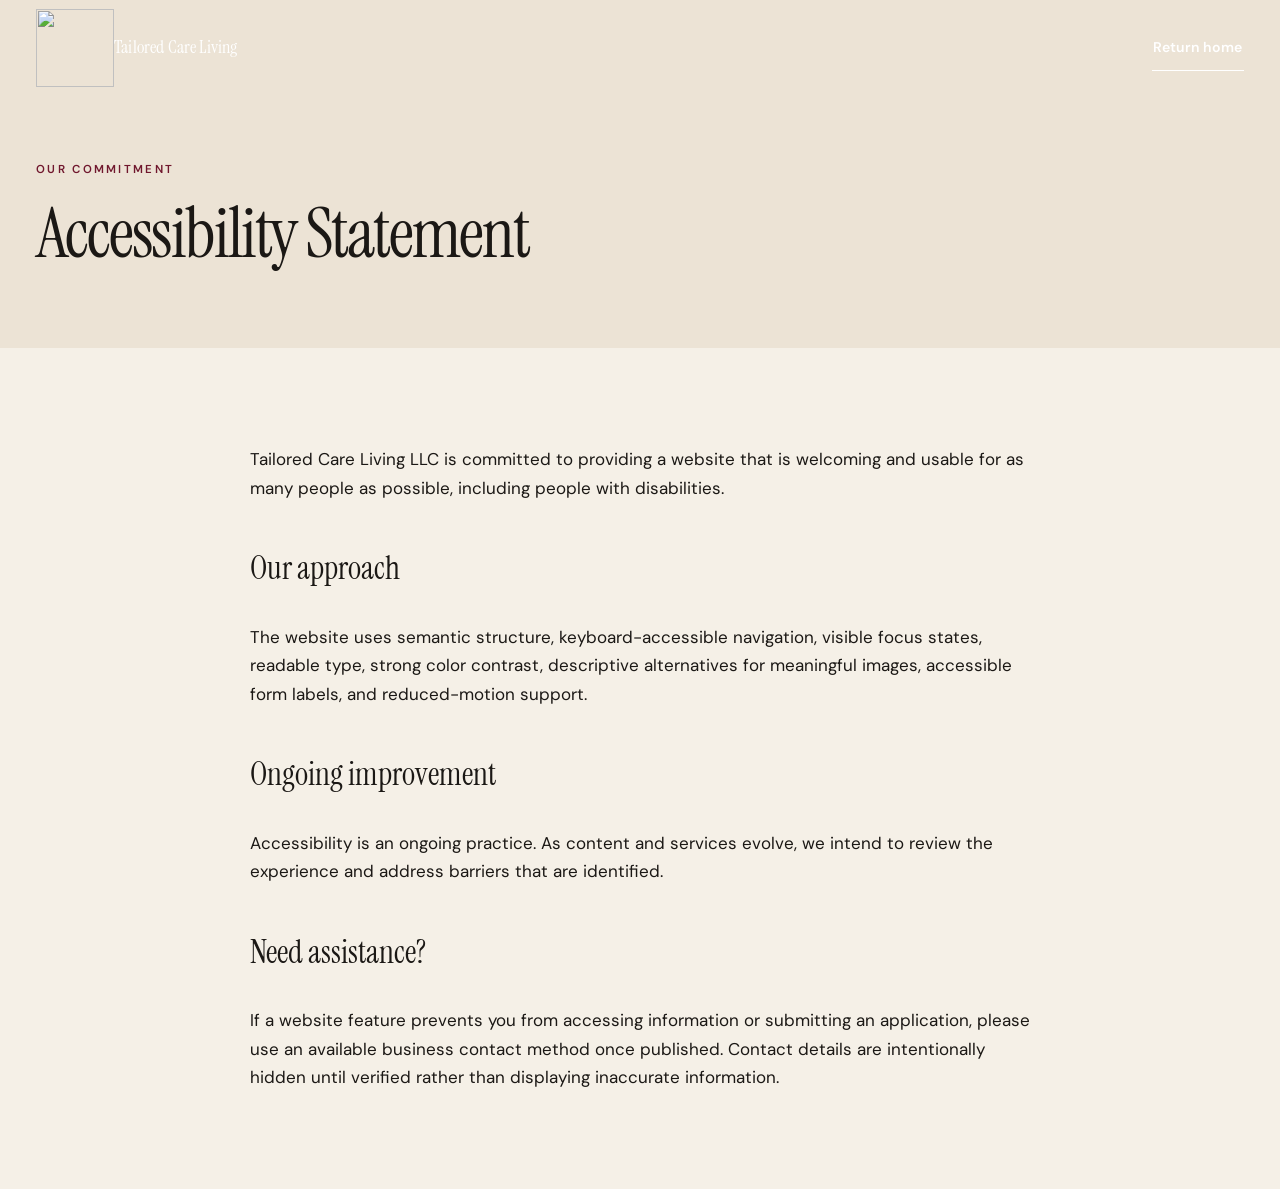
==== accessibility.html @ fab08064 "Make hero video full bleed and update display font" ====
<!doctype html><html lang="en"><head><meta charset="utf-8"><meta name="viewport" content="width=device-width,initial-scale=1"><title>Accessibility | Tailored Care Living</title><link rel="stylesheet" href="assets/css/styles.css?v=20260902d"></head><body><header class="site-header"><nav class="nav wrap"><a class="brand" href="index.html"><img src="assets/images/tailored-care-living-logo-display.jpg" alt=""><span>Tailored Care Living</span></a><a class="text-link" href="index.html">Return home</a></nav></header><main><section class="page-hero"><div class="wrap"><p class="eyebrow">Our commitment</p><h1 class="section-title">Accessibility Statement</h1></div></section><article class="legal wrap"><p>Tailored Care Living LLC is committed to providing a website that is welcoming and usable for as many people as possible, including people with disabilities.</p><h2>Our approach</h2><p>The website uses semantic structure, keyboard-accessible navigation, visible focus states, readable type, strong color contrast, descriptive alternatives for meaningful images, accessible form labels, and reduced-motion support.</p><h2>Ongoing improvement</h2><p>Accessibility is an ongoing practice. As content and services evolve, we intend to review the experience and address barriers that are identified.</p><h2>Need assistance?</h2><p>If a website feature prevents you from accessing information or submitting an application, please use an available business contact method once published. Contact details are intentionally hidden until verified rather than displaying inaccurate information.</p></article></main></body></html>
---- assets/css/styles.css ----
@import url('https://fonts.googleapis.com/css2?family=DM+Sans:wght@400;500;600&family=Instrument+Serif:ital@0;1&display=swap');

:root{--ink:#1b1815;--black:#100e0c;--black-soft:#171310;--burgundy:#70172d;--wine:#4b101f;--gold:#c39a55;--gold-light:#e3c78f;--ivory:#f5f0e7;--ivory-deep:#ece3d5;--paper:#fdfbf7;--muted:#6b645d;--line:rgba(27,24,21,.16);--line-light:rgba(255,255,255,.16);--serif:"Instrument Serif",Georgia,serif;--sans:"DM Sans",sans-serif;--shell:min(1240px,calc(100% - 72px));--ease:cubic-bezier(.22,1,.36,1)}
*{box-sizing:border-box}[hidden]{display:none!important}html{scroll-behavior:smooth;scroll-padding-top:6rem}body{margin:0;background:var(--ivory);color:var(--ink);font-family:var(--sans);font-size:17px;line-height:1.68;-webkit-font-smoothing:antialiased}body.menu-open{overflow:hidden}img{display:block;max-width:100%}a{color:inherit}button,input,select,textarea{font:inherit}button{color:inherit}.shell,.wrap{width:var(--shell);margin-inline:auto}.skip-link{position:fixed;top:-6rem;left:1rem;z-index:200;background:var(--gold-light);color:var(--black);padding:.8rem 1.1rem}.skip-link:focus{top:1rem}.eyebrow{margin:0 0 1.25rem;color:var(--burgundy);font-size:.72rem;font-weight:600;letter-spacing:.2em;text-transform:uppercase}.eyebrow-gold{color:var(--gold-light)}.display,.section-title{font-family:var(--serif);font-weight:400;letter-spacing:-.03em}.display em,.section-title em,.final-cta h2 em,.reentry-content h2 em{font-weight:400;color:var(--burgundy);font-style:italic}.section-title{margin:0;font-size:clamp(3.25rem,5.5vw,5.75rem);line-height:.98}.section-space{padding-block:clamp(7rem,11vw,11.5rem)}.button{display:inline-flex;min-height:3.6rem;align-items:center;justify-content:space-between;gap:2.5rem;padding:.85rem 1.15rem .85rem 1.35rem;border:1px solid var(--burgundy);background:var(--burgundy);color:#fff;text-decoration:none;font-size:.84rem;font-weight:600;letter-spacing:.045em;transition:background .35s var(--ease),color .35s var(--ease),border-color .35s var(--ease)}.button span:last-child{font-size:1.1rem;transition:transform .35s var(--ease)}.button:hover,.button:focus-visible{background:var(--black);border-color:var(--black)}.button:hover span:last-child,.button:focus-visible span:last-child{transform:translateX(5px)}.button-small{min-height:2.85rem;gap:1.5rem;padding:.6rem .9rem .6rem 1.05rem}.button-gold{background:var(--gold-light);border-color:var(--gold-light);color:var(--black)}.quiet-link,.text-link{display:inline-flex;align-items:center;gap:.75rem;padding:.65rem .1rem;border-bottom:1px solid currentColor;text-decoration:none;font-size:.88rem;font-weight:600}.quiet-link span{transition:transform .35s var(--ease)}.quiet-link:hover span{transform:translateY(3px)}.quiet-link.light{color:#fff}.quiet-link.light:hover span{transform:translateX(4px)}:focus-visible{outline:3px solid var(--gold);outline-offset:4px}

.site-header{position:fixed;inset:0 0 auto;z-index:100;height:5.3rem;color:#fff;transition:background .4s var(--ease),color .4s var(--ease),box-shadow .4s var(--ease)}.site-header.is-scrolled,.site-header.menu-active{background:rgba(245,240,231,.96);color:var(--ink);box-shadow:0 1px 0 var(--line);backdrop-filter:blur(16px)}.nav{height:100%;display:flex;align-items:center;justify-content:space-between;gap:2rem}.brand{display:flex;align-items:center;gap:.85rem;text-decoration:none;font-family:var(--serif);font-size:1.1rem;letter-spacing:.01em}.brand img{width:54px;height:54px;object-fit:cover}.nav-links{display:flex;align-items:center;gap:1.8rem}.nav-links>a:not(.button){position:relative;text-decoration:none;font-size:.78rem;font-weight:600;letter-spacing:.035em}.nav-links>a:not(.button)::after{content:"";position:absolute;left:0;right:100%;bottom:-.45rem;height:1px;background:var(--gold);transition:right .35s var(--ease)}.nav-links>a:not(.button):hover::after,.nav-links>a:not(.button):focus-visible::after{right:0}.menu-button{display:none;width:3rem;height:3rem;border:0;background:transparent;padding:.7rem;place-items:center}.menu-button span{display:block;width:1.6rem;height:1px;background:currentColor;transition:transform .35s var(--ease)}.menu-button span+span{margin-top:7px}.menu-button[aria-expanded=true] span:first-child{transform:translateY(4px) rotate(45deg)}.menu-button[aria-expanded=true] span:last-child{transform:translateY(-4px) rotate(-45deg)}

.hero{position:relative;min-height:860px;background:var(--black);color:#fff;overflow:hidden}.hero::before{content:"";position:absolute;inset:0 50% 0 0;background:linear-gradient(135deg,var(--black) 50%,#191412)}.hero-grid{position:relative;min-height:860px;display:grid;grid-template-columns:minmax(0,.9fr) minmax(520px,1.1fr);align-items:center;gap:clamp(3rem,6vw,7rem);padding-top:8.5rem;padding-bottom:4.5rem}.hero-copy{position:relative;z-index:2;padding:3rem 0}.display{max-width:710px;margin:0;font-size:clamp(4.8rem,7.25vw,7.6rem);line-height:.88}.display em{display:block;color:var(--gold-light)}.hero-lead{max-width:580px;margin:2rem 0 0;color:#d6d0c8;font-size:1.12rem;line-height:1.75}.actions{display:flex;align-items:center;flex-wrap:wrap;gap:1.8rem;margin-top:2.6rem}.hero-figure{position:relative;z-index:1;margin:0;align-self:stretch;display:flex;flex-direction:column;justify-content:center}.door-frame{position:relative;height:min(690px,72vw);max-height:690px;overflow:hidden;clip-path:polygon(11% 0,89% 0,100% 11%,100% 100%,0 100%,0 11%)}.door-frame::before{content:"";position:absolute;inset:12px;z-index:2;border:1px solid rgba(227,199,143,.55);clip-path:inherit;pointer-events:none}.door-frame img{width:100%;height:100%;object-fit:cover;object-position:center}.hero-figure figcaption{margin-top:.85rem;color:#958d85;font-size:.68rem;letter-spacing:.035em}.hero-mark{position:absolute;left:calc(48% - 34px);bottom:2.2rem;width:68px;height:42px;border-top:1px solid var(--gold);border-left:1px solid var(--gold);border-right:1px solid var(--gold);clip-path:polygon(50% 0,100% 46%,100% 100%,0 100%,0 46%);opacity:.6}.hero-mark span{position:absolute;left:50%;top:18px;width:1px;height:24px;background:var(--gold)}

.principles{background:var(--paper)}.principle-row{display:grid;grid-template-columns:repeat(3,1fr);border-inline:1px solid var(--line)}.principle-row article{padding:2.5rem 2.6rem;border-right:1px solid var(--line)}.principle-row article:last-child{border:0}.principle-row span{color:var(--gold);font-family:var(--serif);font-size:1.45rem}.principle-row h2{margin:.6rem 0 .55rem;font-family:var(--serif);font-size:1.55rem;font-weight:400}.principle-row p{margin:0;color:var(--muted);font-size:.88rem}

.manifesto{background:var(--ivory)}.manifesto-grid{display:grid;grid-template-columns:.16fr .84fr 1fr;gap:clamp(2rem,5vw,6.5rem);align-items:start}.section-index{font-family:var(--serif);font-size:clamp(4rem,8vw,8rem);line-height:.8;color:rgba(112,23,45,.11)}.manifesto-heading .section-title{max-width:520px}.manifesto-copy{max-width:590px;padding-top:4.5rem}.pull-statement{margin:0 0 2.2rem;font-family:var(--serif);font-size:clamp(1.8rem,2.6vw,2.75rem);line-height:1.28}.manifesto-copy>p:last-child{color:var(--muted);max-width:520px}

.who-section{padding-block:clamp(7rem,10vw,10rem);background:var(--black);color:#fff}.who-intro{display:grid;grid-template-columns:1.3fr .7fr;gap:6rem;align-items:end;margin-bottom:6rem}.who-intro .section-title{max-width:820px}.who-intro .section-title em{color:var(--gold-light)}.who-intro>p{max-width:430px;color:#bdb5ad;margin:0 0 .5rem}.population-editorial{display:grid;grid-template-columns:1.08fr .92fr;gap:clamp(2.5rem,5vw,5rem)}.population-feature{position:relative}.population-image{overflow:hidden;background:#24201c}.population-image img{width:100%;height:100%;object-fit:cover;filter:saturate(.82) contrast(1.02);transition:transform 1.1s var(--ease)}.population-feature:hover .population-image img{transform:scale(1.025)}.population-feature-primary .population-image{aspect-ratio:4/5}.population-feature-secondary{display:grid;grid-template-columns:.86fr 1.14fr;gap:2rem;align-items:end}.population-feature-secondary .population-image{aspect-ratio:3/4}.population-copy{position:relative}.population-feature-primary .population-copy{width:82%;margin:-6.5rem 0 0 auto;padding:2.8rem;background:var(--wine)}.population-feature-secondary .population-copy{padding-bottom:1.5rem}.feature-number{display:block;margin-bottom:1.4rem;color:var(--gold);font-family:var(--serif);font-size:3rem;line-height:1}.population-copy h3{margin:.4rem 0 1rem;font-family:var(--serif);font-size:clamp(2rem,3.3vw,3.5rem);font-weight:400;line-height:1.05}.population-copy>p:last-child{color:#c8c0b8}.population-pair{display:grid;grid-template-columns:1fr 1fr;margin-top:4rem;border-top:1px solid var(--line-light)}.population-pair article{padding:2.2rem 2rem 1rem 0;border-right:1px solid var(--line-light)}.population-pair article+article{padding-left:2rem;border-right:0}.population-pair span{color:var(--gold);font-family:var(--serif);font-size:1.7rem}.population-pair h3{font-family:var(--serif);font-size:1.55rem;font-weight:400}.population-pair p{color:#aaa29b;font-size:.88rem}

.independence{background:var(--paper)}.independence-grid{display:grid;grid-template-columns:.9fr 1.1fr;gap:clamp(4rem,10vw,11rem);align-items:center}.independence-heading .section-title{font-size:clamp(3.6rem,6vw,6.6rem)}.independence-heading .section-title em{color:var(--burgundy)}.independence-heading>p:last-child{max-width:530px;margin-top:2rem;color:var(--muted)}.responsibility-label{margin:0 0 1.3rem;font-size:.73rem;font-weight:600;letter-spacing:.14em;text-transform:uppercase}.responsibilities ol{list-style:none;margin:0;padding:0;border-top:1px solid var(--line)}.responsibilities li{display:flex;align-items:center;gap:1.5rem;padding:.95rem 0;border-bottom:1px solid var(--line);font-family:var(--serif);font-size:clamp(1.4rem,2.3vw,2.15rem)}.responsibilities li span{color:var(--gold);font-family:var(--sans);font-size:.7rem}.independence-note{margin:2rem 0 0;padding-left:1.3rem;border-left:2px solid var(--burgundy);font-size:.85rem;color:var(--muted)}

.living-experience{padding-block:clamp(6rem,9vw,9rem);background:var(--ivory-deep)}.experience-grid{display:grid;grid-template-columns:1fr 1fr;gap:clamp(4rem,10vw,10rem);align-items:end}.experience-statement{max-width:650px}.experience-statement>p:not(.eyebrow):not(.food-note){max-width:550px;margin-top:2rem;color:var(--muted)}.food-note{display:inline-block;margin:1.5rem 0 0;padding:.65rem 0;border-bottom:1px solid var(--burgundy);font-weight:600;font-size:.88rem}.experience-list{list-style:none;margin:0;padding:0;border-top:1px solid var(--ink);counter-reset:item}.experience-list li{counter-increment:item;position:relative;padding:1rem 0 1rem 2.7rem;border-bottom:1px solid var(--line);font-family:var(--serif);font-size:1.5rem}.experience-list li::before{content:"0" counter(item);position:absolute;left:0;top:1.25rem;color:var(--burgundy);font-family:var(--sans);font-size:.65rem}

.reentry-moment{position:relative;overflow:hidden;background:var(--wine);color:#fff;padding-block:clamp(8rem,12vw,12rem)}.reentry-moment::after{content:"";position:absolute;right:-8vw;bottom:-15vw;width:44vw;height:44vw;border:1px solid rgba(227,199,143,.12);transform:rotate(45deg)}.reentry-rule{position:absolute;top:0;left:50%;width:1px;height:5rem;background:var(--gold)}.reentry-content{position:relative;z-index:1}.reentry-content h2{max-width:1000px;margin:0;font-family:var(--serif);font-size:clamp(4rem,7.5vw,8.5rem);font-weight:400;line-height:.92;letter-spacing:-.04em}.reentry-content h2 em{color:var(--gold-light)}.reentry-body{display:grid;grid-template-columns:1fr 1fr;gap:3rem;max-width:760px;margin:3.5rem 0 0 auto}.reentry-body p{color:#dbcdd0}.reentry-body .quiet-link{grid-column:2;justify-self:start}

.process{background:var(--ivory)}.process-head{display:grid;grid-template-columns:1fr .45fr;gap:5rem;align-items:end;margin-bottom:5.5rem}.process-head>p{max-width:380px;color:var(--muted)}.timeline{position:relative;list-style:none;margin:0 auto;padding:0}.timeline::before{content:"";position:absolute;left:50%;top:0;bottom:0;width:1px;background:var(--line)}.timeline li{width:50%;display:grid;grid-template-columns:110px 1fr;gap:1.5rem;padding:1.4rem 4.5rem 4.3rem 0}.timeline li:nth-child(even){margin-left:50%;padding:1.4rem 0 4.3rem 4.5rem}.timeline-number{font-family:var(--serif);font-size:4rem;line-height:1;color:var(--gold)}.timeline h3{margin:.25rem 0 .65rem;font-family:var(--serif);font-size:1.8rem;font-weight:400}.timeline p{margin:0;color:var(--muted);font-size:.9rem}

.faq-section{background:var(--paper)}.faq-layout{display:grid;grid-template-columns:.72fr 1.28fr;gap:clamp(4rem,10vw,11rem);align-items:start}.faq-intro{position:sticky;top:8.5rem}.faq-intro p:last-child{max-width:480px;color:var(--muted);margin-top:2rem}.faq-category{margin:0 0 .65rem;color:var(--burgundy);font-size:.68rem;font-weight:600;letter-spacing:.16em;text-transform:uppercase}.faq-category-second{margin-top:3.5rem}.faq details{border-top:1px solid var(--line)}.faq details:last-child{border-bottom:1px solid var(--line)}.faq summary{position:relative;cursor:pointer;list-style:none;padding:1.4rem 3.2rem 1.4rem 0;font-family:var(--serif);font-size:1.35rem}.faq summary::-webkit-details-marker{display:none}.faq summary span{position:absolute;right:.3rem;top:50%;width:18px;height:18px;transform:translateY(-50%)}.faq summary span::before,.faq summary span::after{content:"";position:absolute;left:0;top:8px;width:18px;height:1px;background:var(--burgundy);transition:transform .3s var(--ease)}.faq summary span::after{transform:rotate(90deg)}.faq details[open] summary span::after{transform:rotate(0)}.faq details>div{display:grid;grid-template-rows:0fr;transition:grid-template-rows .4s var(--ease)}.faq details>div>p{overflow:hidden;margin:0;color:var(--muted)}.faq details[open]>div{grid-template-rows:1fr}.faq details[open]>div>p{padding:0 3rem 1.5rem 0}

.final-cta{padding-block:clamp(6rem,10vw,9rem);background:var(--black);color:#fff}.final-cta-inner{display:grid;grid-template-columns:1.3fr .7fr;gap:6rem;align-items:end}.final-cta h2{max-width:850px;margin:0;font-family:var(--serif);font-size:clamp(3.5rem,6.3vw,6.8rem);font-weight:400;line-height:.96}.final-cta h2 em{color:var(--gold-light)}.final-cta-inner>div:last-child p{color:#bcb4ac;margin-bottom:2rem}

.site-footer{padding:5rem 0 2rem;background:#090806;color:#d6cfc7;border-top:1px solid #2d251e}.footer-top{display:flex;align-items:center;justify-content:space-between;padding-bottom:3rem;border-bottom:1px solid #302a24}.footer-brand{display:flex;align-items:center;gap:1.4rem}.footer-brand img{width:108px}.footer-brand p{font-family:var(--serif);font-size:1.45rem}.footer-apply{font-family:var(--serif);font-size:1.6rem;color:var(--gold-light);text-underline-offset:.45rem}.footer-apply span{display:inline-block;margin-left:.5rem;transition:transform .3s var(--ease)}.footer-apply:hover span{transform:translateX(5px)}.footer-grid{display:grid;grid-template-columns:1.7fr .65fr .65fr;gap:5rem;padding:3.5rem 0}.footer-grid>p{max-width:480px;color:#9d958d}.footer-grid nav{display:grid;align-content:start;gap:.7rem}.footer-grid nav a{text-decoration:none;font-size:.86rem}.footer-grid nav a:hover{color:var(--gold-light)}.footer-bottom{display:flex;justify-content:space-between;gap:2rem;padding-top:1.5rem;border-top:1px solid #302a24;color:#77716a;font-size:.72rem}.page-hero{padding:10rem 0 5rem;background:var(--ivory-deep)}.legal{max-width:780px;padding:5rem 0}.legal h2{font-family:var(--serif);font-size:2rem;font-weight:400;margin-top:2.5rem}

[data-reveal]{opacity:0;transform:translateY(24px);transition:opacity .9s var(--ease),transform .9s var(--ease)}[data-reveal].is-visible{opacity:1;transform:none}

@media(max-width:1050px){:root{--shell:min(100% - 48px,1240px)}.site-header{height:4.9rem}.nav-links{gap:1.15rem}.hero,.hero-grid{min-height:760px}.hero-grid{grid-template-columns:.92fr 1.08fr;gap:2.5rem}.display{font-size:clamp(4.2rem,7vw,6rem)}.principle-row article{padding:2.1rem 1.6rem}.population-editorial{grid-template-columns:1fr}.population-feature-primary{display:grid;grid-template-columns:1fr .85fr;align-items:end}.population-feature-primary .population-image{aspect-ratio:4/4.5}.population-feature-primary .population-copy{width:auto;margin:0 0 3rem -4rem}.population-feature-secondary{grid-template-columns:.65fr 1fr}.manifesto-grid{grid-template-columns:.14fr .86fr}.manifesto-copy{grid-column:2;padding-top:0}.independence-grid{gap:5rem}.timeline li{padding-right:3rem}.timeline li:nth-child(even){padding-left:3rem}.faq-layout{gap:5rem}}

@media(max-width:820px){:root{--shell:min(100% - 40px,1240px)}.site-header{background:rgba(245,240,231,.96);color:var(--ink);box-shadow:0 1px 0 var(--line)}.brand img{width:48px;height:48px}.menu-button{display:grid;z-index:2}.nav-links{position:fixed;inset:4.9rem 0 0;display:flex;flex-direction:column;align-items:stretch;gap:0;padding:3rem 2rem;background:var(--ivory);color:var(--ink);visibility:hidden;opacity:0;transform:translateY(-12px);transition:opacity .3s var(--ease),transform .3s var(--ease),visibility .3s}.nav-links.is-open{visibility:visible;opacity:1;transform:none}.nav-links>a:not(.button){padding:1rem 0;border-bottom:1px solid var(--line);font-family:var(--serif);font-size:1.65rem;font-weight:400}.nav-links .button{margin-top:2rem}.hero,.hero-grid{min-height:auto}.hero-grid{grid-template-columns:1fr;padding-top:8rem;padding-bottom:4rem}.hero-copy{padding:0}.hero-figure{display:grid;grid-template-columns:1fr auto;align-items:end}.door-frame{height:auto;max-height:none;aspect-ratio:4/3}.hero-figure figcaption{writing-mode:vertical-rl;margin:0 0 0 .65rem}.hero-mark{display:none}.display{font-size:clamp(4.4rem,12vw,6.8rem)}.principle-row{grid-template-columns:1fr;border-inline:0}.principle-row article{display:grid;grid-template-columns:55px .7fr 1fr;align-items:center;gap:1rem;border-right:0;border-bottom:1px solid var(--line);padding-inline:0}.principle-row article:last-child{border-bottom:0}.principle-row h2{font-size:1.3rem}.manifesto-grid{grid-template-columns:1fr}.section-index{display:none}.manifesto-copy{grid-column:auto}.who-intro{grid-template-columns:1fr;gap:2rem}.population-feature-primary{grid-template-columns:1fr}.population-feature-primary .population-copy{width:88%;margin:-4rem 0 0 auto}.population-feature-secondary{grid-template-columns:.9fr 1.1fr}.independence-grid,.experience-grid,.process-head,.faq-layout,.final-cta-inner{grid-template-columns:1fr}.independence-grid{gap:4rem}.faq-intro{position:static}.timeline::before{left:36px}.timeline li,.timeline li:nth-child(even){width:100%;margin:0;padding:1rem 0 3rem 5.5rem;grid-template-columns:80px 1fr}.timeline-number{font-size:3.2rem}.reentry-body{margin-left:0}.footer-grid{grid-template-columns:1.4fr .8fr .8fr;gap:2.5rem}}

@media(max-width:480px){:root{--shell:calc(100% - 32px)}body{font-size:16px}.section-space{padding-block:6.5rem}.brand span{display:none}.hero-grid{padding-top:7rem;gap:3rem}.display{font-size:clamp(3.85rem,18vw,5.2rem);line-height:.9}.hero-lead{font-size:1rem}.actions{align-items:stretch;flex-direction:column;gap:1rem}.button{width:100%}.quiet-link{align-self:flex-start}.door-frame{aspect-ratio:4/4.8}.hero-figure figcaption{font-size:.6rem}.principle-row article{grid-template-columns:42px 1fr}.principle-row article p{grid-column:2}.section-title{font-size:3.5rem}.manifesto-copy{padding-top:1rem}.pull-statement{font-size:1.8rem}.who-section{padding-block:6.5rem}.who-intro{margin-bottom:4rem}.population-editorial{gap:4.5rem}.population-feature-primary .population-copy{width:94%;padding:2rem;margin-top:-2.5rem}.population-feature-secondary{display:block}.population-feature-secondary .population-image{width:82%;margin-left:auto}.population-feature-secondary .population-copy{width:94%;margin:-3rem 0 0;padding:2rem;background:#191512}.population-pair{grid-template-columns:1fr;margin-top:2rem}.population-pair article,.population-pair article+article{padding:1.5rem 0;border-right:0;border-bottom:1px solid var(--line-light)}.independence-heading .section-title{font-size:3.75rem}.responsibilities li{font-size:1.55rem}.experience-grid{gap:3.5rem}.reentry-moment{padding-block:7.5rem}.reentry-content h2{font-size:4.15rem}.reentry-body{grid-template-columns:1fr;gap:.7rem;margin-top:2.5rem}.reentry-body .quiet-link{grid-column:auto;margin-top:1rem}.process-head{gap:1.5rem;margin-bottom:3.5rem}.timeline::before{left:18px}.timeline li,.timeline li:nth-child(even){display:block;padding:0 0 3.5rem 3.25rem}.timeline-number{font-size:3.4rem}.timeline h3{margin-top:.55rem}.faq-layout{gap:3rem}.faq summary{font-size:1.2rem;padding-block:1.25rem}.final-cta h2{font-size:3.85rem}.final-cta-inner{gap:2rem}.footer-top{align-items:flex-start;flex-direction:column}.footer-grid{grid-template-columns:1fr;gap:2rem}.footer-bottom{flex-direction:column}.footer-brand img{width:88px}.footer-brand p{font-size:1.2rem}.page-hero{padding-top:8rem}}

@media(max-width:380px){.display{font-size:3.65rem}.section-title{font-size:3.15rem}.independence-heading .section-title{font-size:3.4rem}.reentry-content h2,.final-cta h2{font-size:3.65rem}.principle-row article{padding-block:1.7rem}}
@media(prefers-reduced-motion:reduce){html{scroll-behavior:auto}*,*::before,*::after{transition:none!important;animation:none!important}[data-reveal]{opacity:1;transform:none}}

/* Burgundy-and-gold brand direction */
.button{position:relative;isolation:isolate;padding:1rem 1rem 1rem 1.55rem;background:linear-gradient(135deg,#861d3a,var(--burgundy));border-color:var(--gold);color:var(--gold-light);clip-path:polygon(12px 0,calc(100% - 12px) 0,100% 12px,100% 100%,0 100%,0 12px);box-shadow:inset 0 0 0 3px var(--burgundy),inset 0 0 0 4px rgba(227,199,143,.72)}
.button span:last-child{display:grid;width:2rem;height:2rem;place-items:center;border:1px solid currentColor;line-height:1;clip-path:polygon(6px 0,100% 0,100% 100%,0 100%,0 6px)}
.button:hover,.button:focus-visible{background:var(--gold-light);border-color:var(--gold-light);color:var(--wine);box-shadow:inset 0 0 0 3px var(--gold-light),inset 0 0 0 4px rgba(75,16,31,.45)}
.button-small{padding:.7rem .75rem .7rem 1.15rem;clip-path:polygon(9px 0,calc(100% - 9px) 0,100% 9px,100% 100%,0 100%,0 9px)}
.button-small span:last-child{width:1.7rem;height:1.7rem}
.button-gold{background:var(--gold-light);border-color:var(--gold-light);color:var(--wine);box-shadow:inset 0 0 0 3px var(--gold-light),inset 0 0 0 4px rgba(75,16,31,.42)}
.button-gold:hover,.button-gold:focus-visible{background:#fff0c8;border-color:#fff0c8;color:var(--wine);box-shadow:inset 0 0 0 3px #fff0c8,inset 0 0 0 4px rgba(75,16,31,.55)}
.site-header{height:6rem}
.brand{gap:0}
.brand img{width:78px;height:78px;transition:width .3s var(--ease),height .3s var(--ease)}
.site-header.is-scrolled .brand img{width:64px;height:64px}
.nav-links{gap:1.55rem}
.nav-links>a:not(.button){font-size:.76rem}
.hero{min-height:900px;background:#280914}
.hero::before{background:radial-gradient(circle at 28% 34%,rgba(112,23,45,.72),transparent 48%),linear-gradient(145deg,#280914,#16080d 72%)}
.hero-grid{min-height:900px}
.hero-logo{width:132px;margin:0 0 1.5rem;mix-blend-mode:screen}
.door-frame .hero-poster{position:absolute;inset:0}
.hero-video{position:absolute;inset:0;z-index:1;width:100%;height:100%;object-fit:cover;object-position:center;border:0;background:#171310;pointer-events:none}
.hero-lead{color:#ded4d2}
.hero-figure figcaption{color:#b5a5a8}
.who-section{background:#280914}
.who-intro>p{color:#d5c5c8}
.living-experience{background:linear-gradient(135deg,var(--ivory-deep),#f8f0e4)}
.rate{display:block;color:var(--burgundy);font-size:1.18em}
.final-cta{background:var(--wine)}
.site-footer{background:#280914;color:#eadfe1;border-top-color:rgba(227,199,143,.25)}

@media(max-width:1050px){
  .site-header{height:5.2rem}
  .brand img,.site-header.is-scrolled .brand img{width:64px;height:64px}
  .nav-links{gap:1.05rem}
}
@media(max-width:820px){
  .site-header{height:4.9rem}
  .brand img,.site-header.is-scrolled .brand img{width:58px;height:58px}
}
@media(max-width:480px){
  .hero-logo{width:104px;margin-bottom:1.1rem}
}
@media(prefers-reduced-motion:reduce){
  .hero-video{display:none}
}

/* Nonnumeric editorial accents */
.decorative-mark{
  display:block;
  width:.7rem;
  height:.7rem;
  margin-bottom:1.4rem;
  border:1px solid var(--gold);
  transform:rotate(45deg);
}
.principle-row .decorative-mark{
  width:.6rem;
  height:.6rem;
}
.manifesto-grid{
  grid-template-columns:.84fr 1fr;
}
.timeline-marker{
  width:1rem;
  height:1rem;
  margin:1rem auto 0;
  border:1px solid var(--gold);
  background:var(--ivory);
  transform:rotate(45deg);
  z-index:1;
}
.responsibilities li .decorative-mark{
  flex:0 0 auto;
  width:.55rem;
  height:.55rem;
  margin:0 .25rem;
}
.experience-list{
  counter-reset:none;
}
.experience-list li{
  counter-increment:none;
  padding-left:2rem;
}
.experience-list li::before{
  content:"";
  top:1.55rem;
  width:.5rem;
  height:.5rem;
  border:1px solid var(--burgundy);
  transform:rotate(45deg);
}
.population-feature-primary .population-copy{
  isolation:isolate;
  border:1px solid var(--gold);
  background:linear-gradient(135deg,#70172d,var(--wine));
  clip-path:polygon(18px 0,calc(100% - 18px) 0,100% 18px,100% 100%,0 100%,0 18px);
  box-shadow:inset 0 0 0 5px var(--wine),inset 0 0 0 6px rgba(227,199,143,.65);
}

@media(max-width:1050px){
  .manifesto-grid{grid-template-columns:1fr 1fr}
  .manifesto-copy{grid-column:auto}
}
@media(max-width:820px){
  .principle-row article{grid-template-columns:28px .7fr 1fr}
  .principle-row .decorative-mark{margin:0}
  .manifesto-grid{grid-template-columns:1fr}
  .timeline-marker{margin:.8rem auto 0}
}
@media(max-width:480px){
  .principle-row article{grid-template-columns:24px 1fr}
  .timeline-marker{margin:.3rem 0 0}
}

/* Full-bleed hero treatment inspired by the Vero Home Care reference */
.hero{
  display:flex;
  min-height:760px;
  height:100svh;
  align-items:flex-end;
  background:#16080d;
}
.hero::before{display:none}
.hero-figure{
  position:absolute;
  inset:0;
  z-index:0;
  display:block;
  margin:0;
}
.door-frame{
  position:absolute;
  inset:0;
  width:100%;
  height:100%;
  max-height:none;
  overflow:hidden;
  clip-path:none;
}
.door-frame::before{display:none}
.door-frame .hero-poster,
.hero-video{
  position:absolute;
  inset:0;
  width:100%;
  height:100%;
  object-fit:cover;
  object-position:center center;
}
.hero-shade{
  position:absolute;
  inset:0;
  z-index:1;
  background:
    linear-gradient(90deg,rgba(22,8,13,.84) 0%,rgba(22,8,13,.64) 38%,rgba(22,8,13,.16) 74%),
    linear-gradient(to top,rgba(16,5,9,.82) 0%,rgba(16,5,9,.08) 60%);
  pointer-events:none;
}
.hero-grid{
  position:relative;
  z-index:2;
  display:flex;
  min-height:760px;
  height:100svh;
  align-items:flex-end;
  padding-top:8rem;
  padding-bottom:clamp(3.5rem,8vh,6.5rem);
}
.hero-copy{
  width:min(100%,720px);
  padding:0;
}
.hero .display{
  font-size:clamp(4.5rem,8.2vw,8rem);
  line-height:.84;
}
.hero-mark{display:none}

@media(max-width:820px){
  .hero,
  .hero-grid{
    min-height:760px;
    height:auto;
  }
  .hero-grid{
    align-items:flex-end;
    padding-top:7rem;
    padding-bottom:3.5rem;
  }
  .hero .display{
    font-size:clamp(4rem,18vw,6rem);
    line-height:.86;
  }
  .hero-shade{
    background:
      linear-gradient(90deg,rgba(22,8,13,.8),rgba(22,8,13,.22)),
      linear-gradient(to top,rgba(16,5,9,.94) 0%,rgba(16,5,9,.3) 68%);
  }
}

@media(max-width:480px){
  .hero,
  .hero-grid{min-height:720px}
  .hero-grid{padding-bottom:2.75rem}
  .hero .display{font-size:clamp(3.7rem,17vw,5rem)}
}
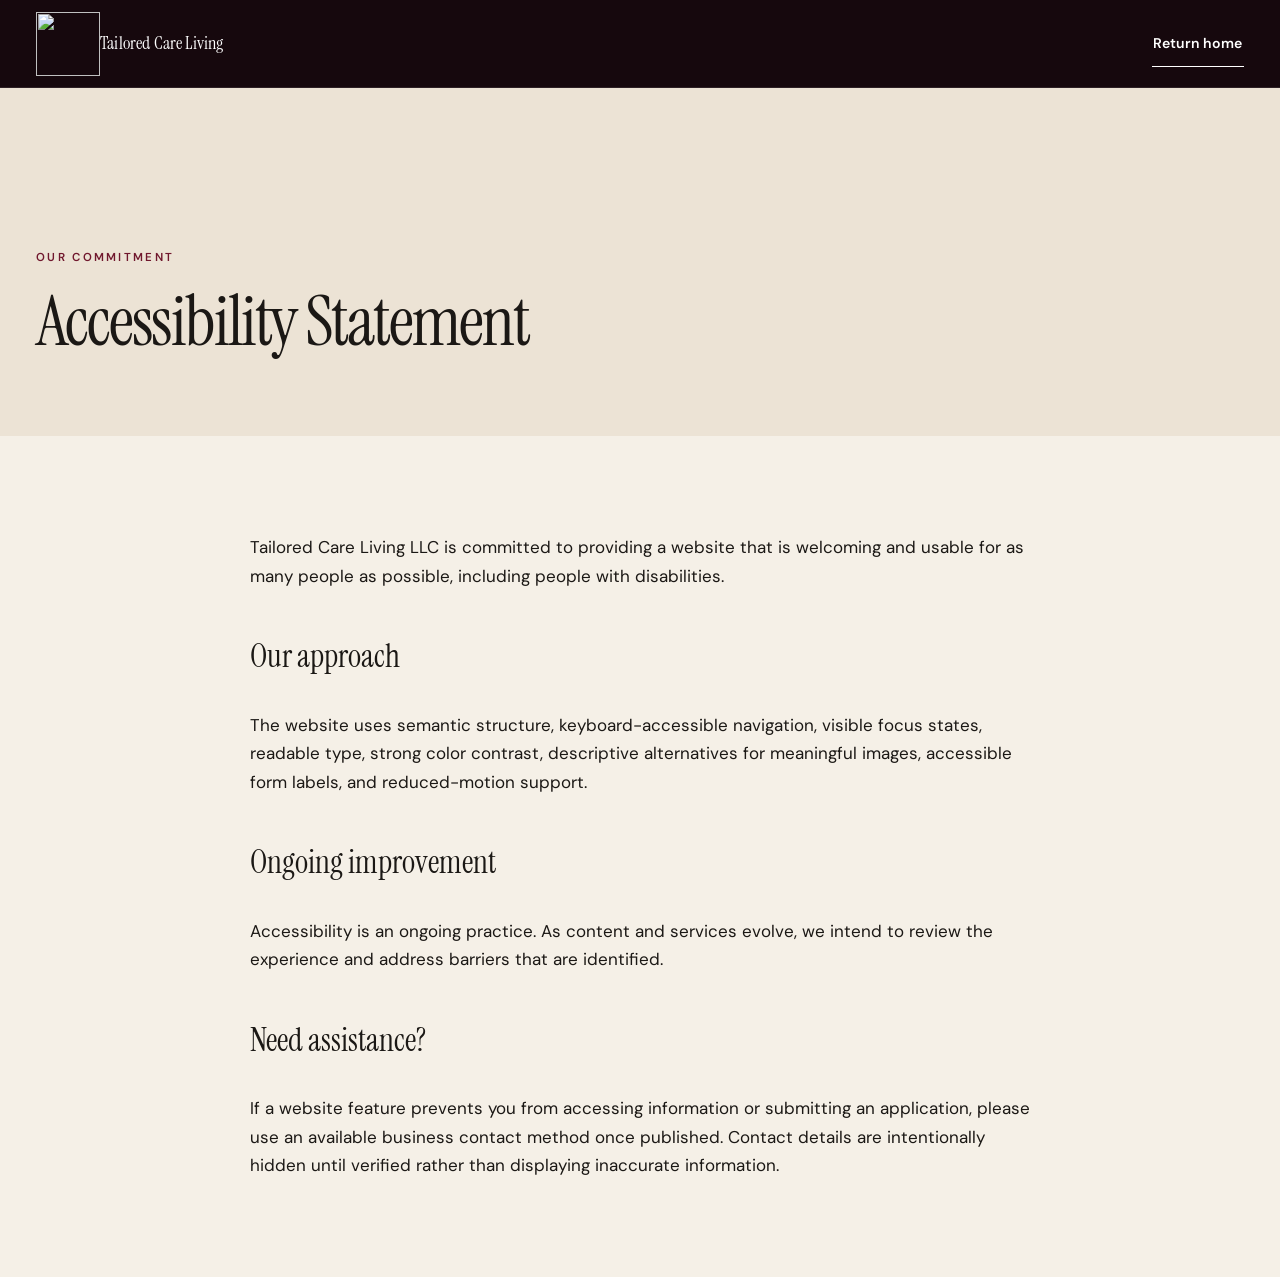
==== commit c37a8f55: "Match navigation to Vero reference" ====
--- a/accessibility.html
+++ b/accessibility.html
@@ -1 +1 @@
-<!doctype html><html lang="en"><head><meta charset="utf-8"><meta name="viewport" content="width=device-width,initial-scale=1"><title>Accessibility | Tailored Care Living</title><link rel="stylesheet" href="assets/css/styles.css?v=20260902d"></head><body><header class="site-header"><nav class="nav wrap"><a class="brand" href="index.html"><img src="assets/images/tailored-care-living-logo-display.jpg" alt=""><span>Tailored Care Living</span></a><a class="text-link" href="index.html">Return home</a></nav></header><main><section class="page-hero"><div class="wrap"><p class="eyebrow">Our commitment</p><h1 class="section-title">Accessibility Statement</h1></div></section><article class="legal wrap"><p>Tailored Care Living LLC is committed to providing a website that is welcoming and usable for as many people as possible, including people with disabilities.</p><h2>Our approach</h2><p>The website uses semantic structure, keyboard-accessible navigation, visible focus states, readable type, strong color contrast, descriptive alternatives for meaningful images, accessible form labels, and reduced-motion support.</p><h2>Ongoing improvement</h2><p>Accessibility is an ongoing practice. As content and services evolve, we intend to review the experience and address barriers that are identified.</p><h2>Need assistance?</h2><p>If a website feature prevents you from accessing information or submitting an application, please use an available business contact method once published. Contact details are intentionally hidden until verified rather than displaying inaccurate information.</p></article></main></body></html>
+<!doctype html><html lang="en"><head><meta charset="utf-8"><meta name="viewport" content="width=device-width,initial-scale=1"><title>Accessibility | Tailored Care Living</title><link rel="stylesheet" href="assets/css/styles.css?v=20260902e"></head><body><header class="site-header"><nav class="nav wrap"><a class="brand" href="index.html"><img src="assets/images/tailored-care-living-logo-display.jpg" alt=""><span>Tailored Care Living</span></a><a class="text-link" href="index.html">Return home</a></nav></header><main><section class="page-hero"><div class="wrap"><p class="eyebrow">Our commitment</p><h1 class="section-title">Accessibility Statement</h1></div></section><article class="legal wrap"><p>Tailored Care Living LLC is committed to providing a website that is welcoming and usable for as many people as possible, including people with disabilities.</p><h2>Our approach</h2><p>The website uses semantic structure, keyboard-accessible navigation, visible focus states, readable type, strong color contrast, descriptive alternatives for meaningful images, accessible form labels, and reduced-motion support.</p><h2>Ongoing improvement</h2><p>Accessibility is an ongoing practice. As content and services evolve, we intend to review the experience and address barriers that are identified.</p><h2>Need assistance?</h2><p>If a website feature prevents you from accessing information or submitting an application, please use an available business contact method once published. Contact details are intentionally hidden until verified rather than displaying inaccurate information.</p></article></main></body></html>
--- a/assets/css/styles.css
+++ b/assets/css/styles.css
@@ -244,3 +244,133 @@
   .hero-grid{padding-bottom:2.75rem}
   .hero .display{font-size:clamp(3.7rem,17vw,5rem)}
 }
+
+/* Vero-inspired navigation: a dedicated dark surface above the hero */
+.site-header,
+.site-header.is-scrolled,
+.site-header.menu-active{
+  position:sticky;
+  top:0;
+  inset:auto;
+  z-index:100;
+  height:88px;
+  color:#fff;
+  background:#16080d;
+  border-bottom:1px solid rgba(255,255,255,.1);
+  box-shadow:none;
+  backdrop-filter:none;
+}
+.nav{height:88px;gap:28px}
+.brand{flex:0 0 auto}
+.brand img,
+.site-header.is-scrolled .brand img{
+  width:64px;
+  height:64px;
+}
+.nav-links{
+  margin-left:auto;
+  gap:clamp(1.2rem,2.2vw,2.15rem);
+}
+.nav-links>a:not(.button){
+  color:rgba(255,255,255,.76);
+  font-size:.78rem;
+  font-weight:500;
+  letter-spacing:0;
+  transition:color .2s ease;
+}
+.nav-links>a:not(.button):hover,
+.nav-links>a:not(.button):focus-visible{color:#fff}
+.nav-links>a:not(.button)::after{display:none}
+.nav-links .button{
+  min-height:auto;
+  gap:0;
+  padding:.35rem 0;
+  border:0;
+  border-bottom:1px solid currentColor;
+  background:transparent;
+  color:var(--gold-light);
+  font-size:.72rem;
+  font-weight:700;
+  letter-spacing:.1em;
+  text-transform:uppercase;
+}
+.nav-links .button span:last-child{display:none}
+.nav-links .button:hover,
+.nav-links .button:focus-visible{
+  background:transparent;
+  border-color:#fff;
+  color:#fff;
+}
+.hero,
+.hero-grid{
+  height:calc(100svh - 88px);
+  min-height:680px;
+}
+
+@media(max-width:900px){
+  .site-header,
+  .site-header.is-scrolled,
+  .site-header.menu-active{height:76px}
+  .nav{height:76px}
+  .brand img,
+  .site-header.is-scrolled .brand img{
+    width:56px;
+    height:56px;
+  }
+  .menu-button{
+    position:relative;
+    z-index:2;
+    display:grid;
+    flex:0 0 44px;
+    width:44px;
+    height:44px;
+    padding:10px;
+    border:1px solid rgba(255,255,255,.5);
+    border-radius:50%;
+    color:#fff;
+  }
+  .menu-button span{width:22px;background:#fff}
+  .nav-links{
+    position:fixed;
+    inset:76px 0 0;
+    z-index:1;
+    display:flex;
+    flex-direction:column;
+    align-items:stretch;
+    gap:0;
+    margin:0;
+    padding:2.4rem 1.5rem max(2.4rem,env(safe-area-inset-bottom));
+    overflow-y:auto;
+    background:#16080d;
+    color:#fff;
+    visibility:hidden;
+    opacity:0;
+    transform:translateY(-10px);
+  }
+  .nav-links.is-open{
+    visibility:visible;
+    opacity:1;
+    transform:none;
+  }
+  .nav-links>a:not(.button){
+    padding:.85rem 0;
+    border-bottom:1px solid rgba(255,255,255,.14);
+    color:#fff;
+    font-family:var(--serif);
+    font-size:2rem;
+    font-weight:400;
+  }
+  .nav-links .button{
+    width:100%;
+    min-height:3.25rem;
+    margin-top:1.75rem;
+    padding:.8rem 1rem;
+    border:1px solid var(--gold-light);
+    justify-content:center;
+  }
+  .hero,
+  .hero-grid{
+    height:calc(100svh - 76px);
+    min-height:720px;
+  }
+}
